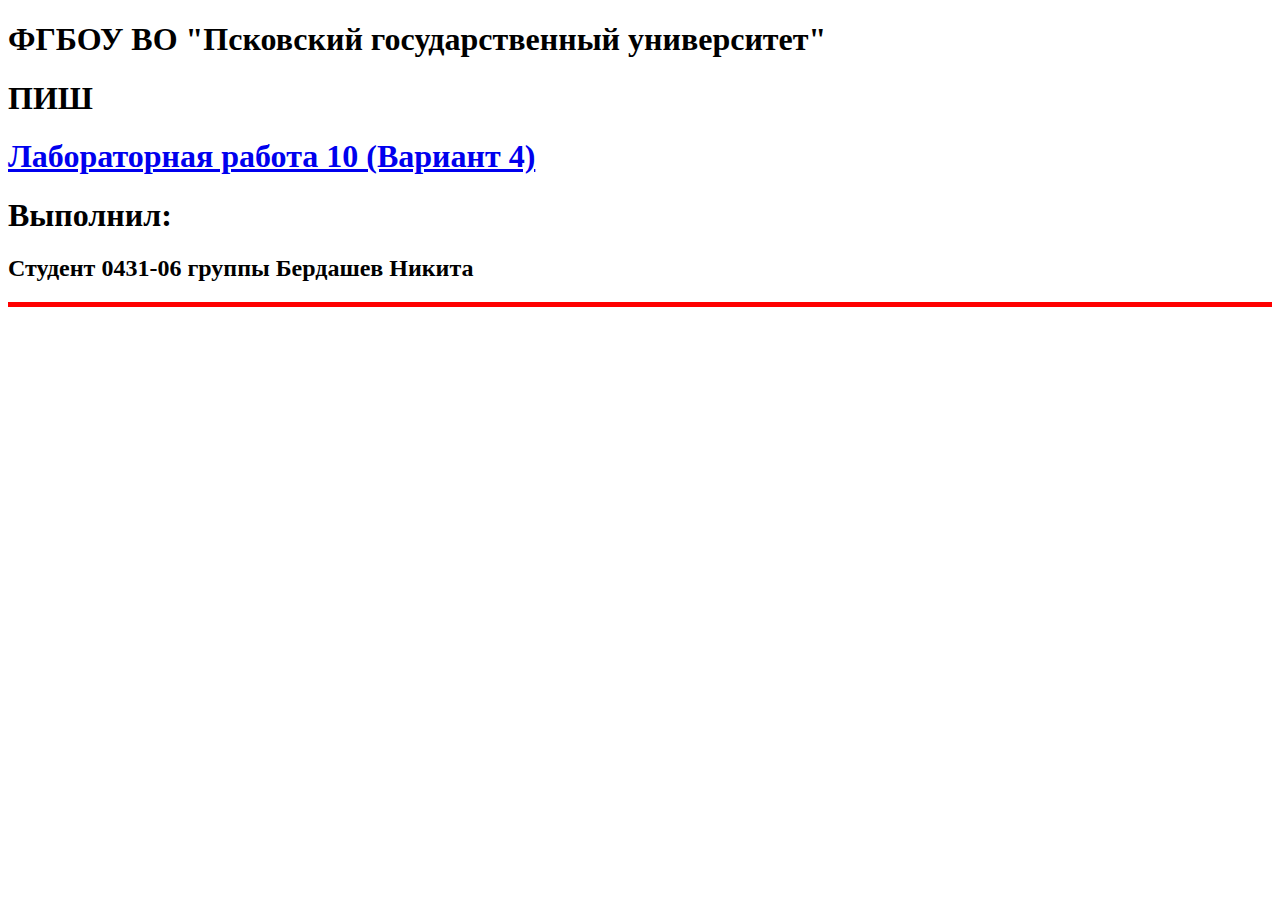
==== index.html @ 07bf5275 "laba-10_PascalABC" ====
<!DOCTYPE html>
<head>
    <title> Минобр </title>
</head>
<body>
    <h1>ФГБОУ ВО "Псковский государственный университет"</h1>
    <p><h1>ПИШ</h1></p>
    <h1><a href="new.html">Лабораторная работа 10 (Вариант 4)</a></h1>
    <p><h1>Выполнил:</h1></p>
    <h2>Студент 0431-06 группы Бердашев Никита</h2>
    <hr size="5" noshade color="red">
</body>
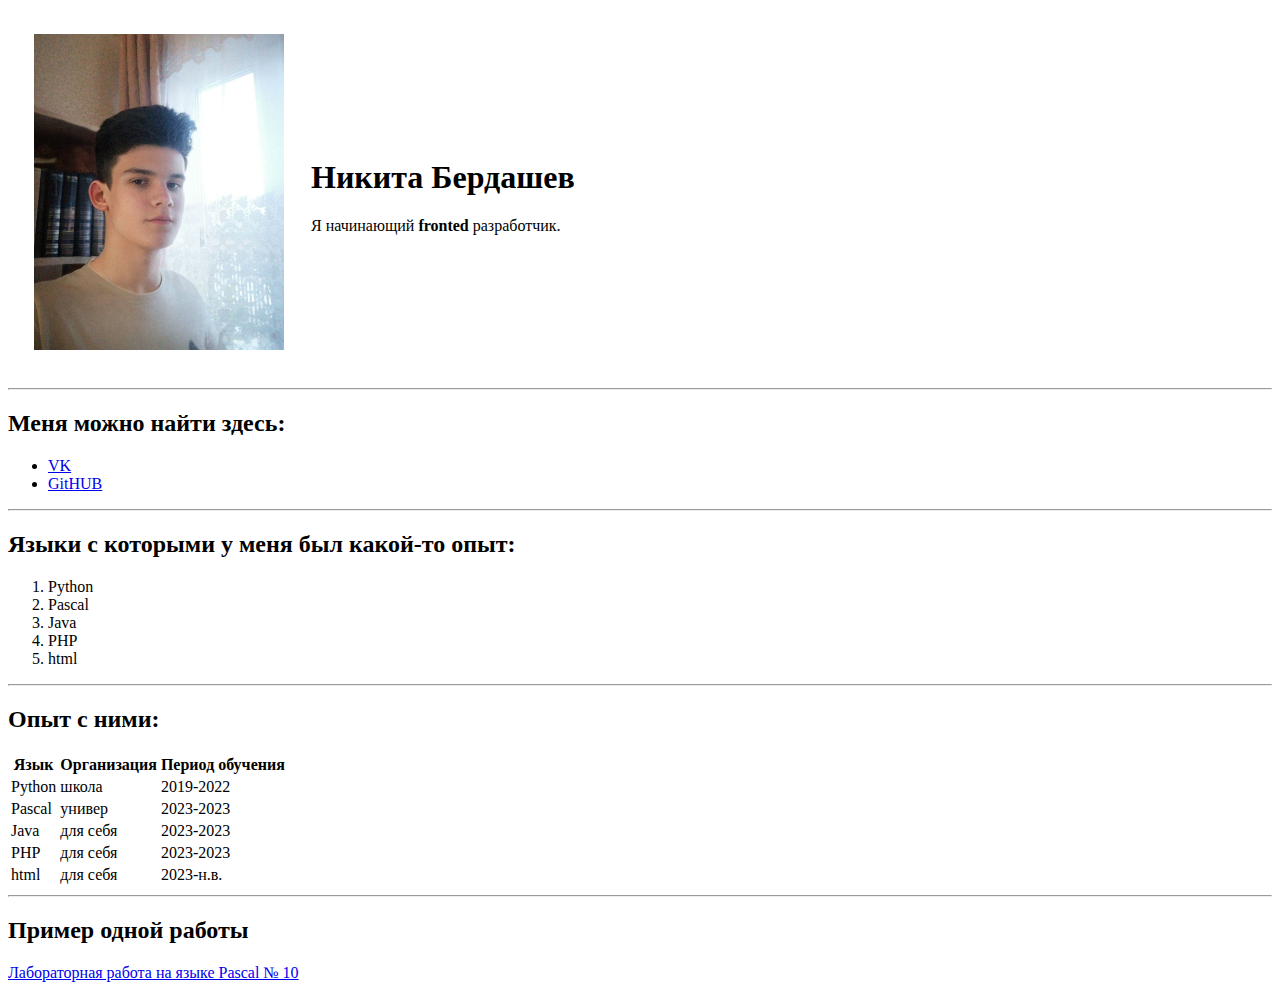
==== commit 63352230: "lab10pascal" ====
--- a/index.html
+++ b/index.html
@@ -1,12 +1,70 @@
 <!DOCTYPE html>
 <head>
-    <title> Минобр </title>
+    <meta charset="UTF-8">
+    <title>Резюме</title>
 </head>
 <body>
-    <h1>ФГБОУ ВО "Псковский государственный университет"</h1>
-    <p><h1>ПИШ</h1></p>
-    <h1><a href="new.html">Лабораторная работа 10 (Вариант 4)</a></h1>
-    <p><h1>Выполнил:</h1></p>
-    <h2>Студент 0431-06 группы Бердашев Никита</h2>
-    <hr size="5" noshade color="red">
+    <table cellspacing="25">
+        <tr>
+            <td>
+                <img src="0.jpg" width="250" alt=":/">
+            </td>
+            <td>
+                <h1>Никита Бердашев</h1>
+                <p>Я начинающий <strong>fronted</strong> разработчик.</p>
+            </td>
+        </tr>
+    </table>
+    <hr>
+    <h2>Меня можно найти здесь:</h2>
+    <ul>
+        <li><a href="https://vk.com/nicka_cc" target="_blank">VK</a></li>
+        <li><a href="https://github.com/nicka-CC" target="_blank">GitHUB</a></li>
+    </ul>
+    <hr>
+    <h2>Языки с которыми у меня был какой-то опыт:</h2>
+    <ol>
+        <li>Python</li>
+        <li>Pascal</li>
+        <li>Java</li>
+        <li>PHP</li>
+        <li>html</li>
+    </ol>
+    <hr>
+    <h2>Опыт с ними:</h2>
+    <table>
+        <tr>
+            <th>Язык</th>
+            <th>Организация</th>
+            <th>Период обучения</th>
+        </tr>
+        <tr>
+            <td>Python</td>
+            <td>школа</td>
+            <td>2019-2022</td>
+        </tr>
+        <tr>
+            <td>Pascal</td>
+            <td>универ</td>
+            <td>2023-2023</td>
+        </tr>
+        <tr>
+            <td>Java</td>
+            <td>для себя</td>
+            <td>2023-2023</td>
+        </tr>
+        <tr>
+            <td>PHP</td>
+            <td>для себя</td>
+            <td>2023-2023</td>
+        </tr>
+        <tr>
+            <td>html</td>
+            <td>для себя</td>
+            <td>2023-н.в.</td>
+        </tr>
+    </table>
+    <hr>
+    <p><h2>Пример одной работы</h2></p>
+    <p><a href="new.html">Лабораторная работа на языке Pascal № 10</a>
 </body>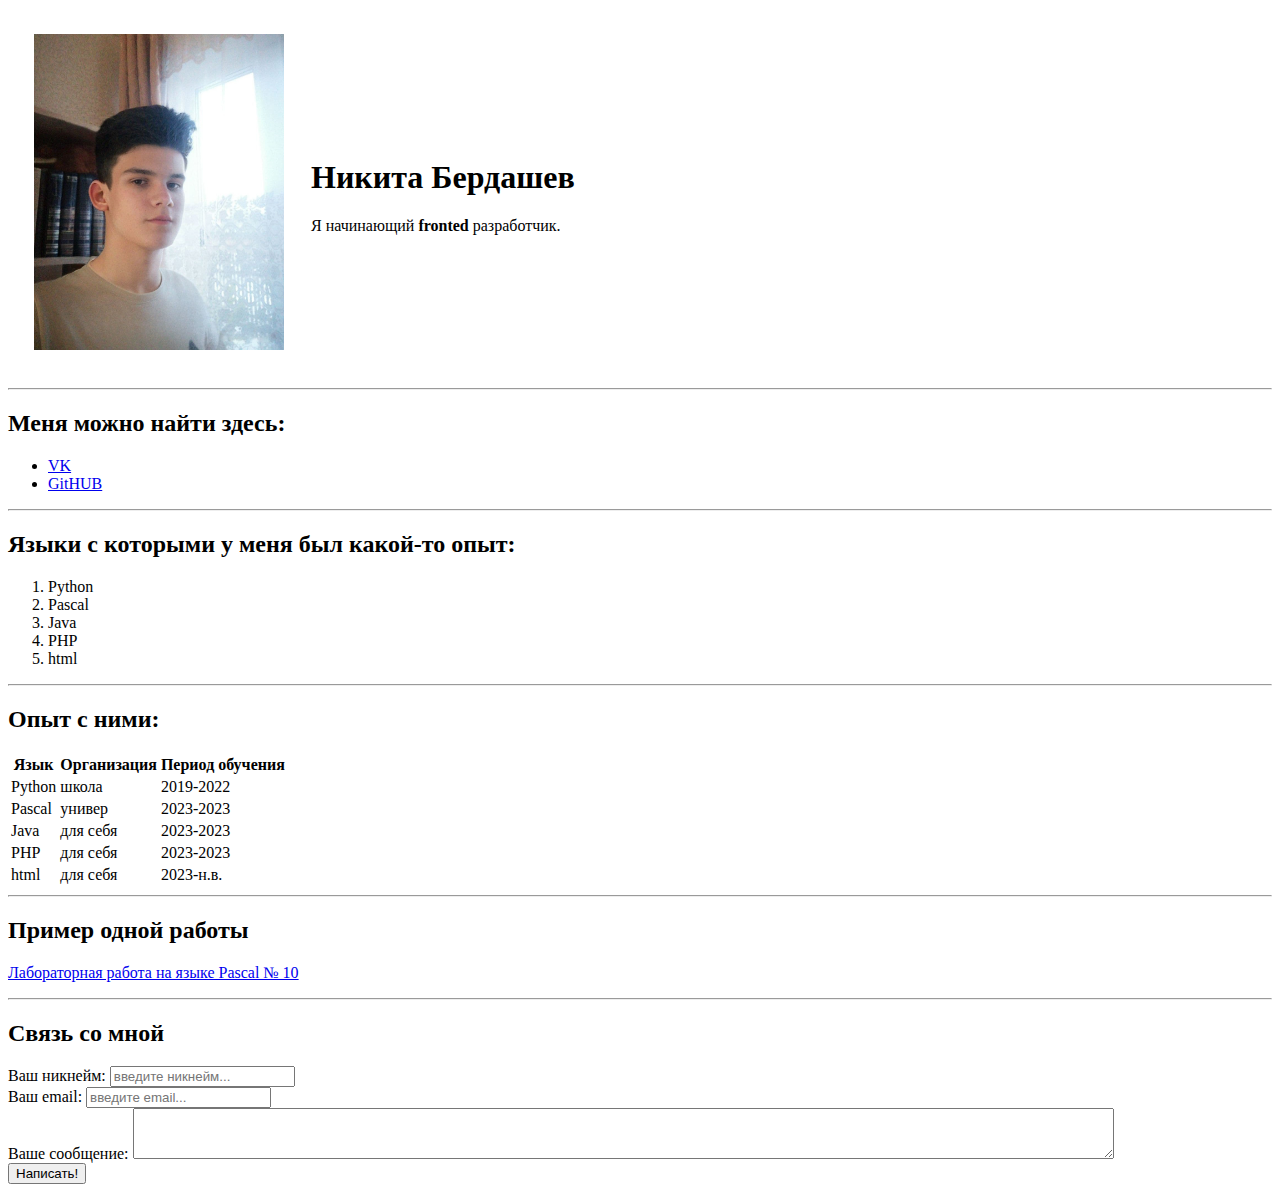
==== commit 495b15c6: "Add files via upload" ====
--- a/index.html
+++ b/index.html
@@ -65,6 +65,26 @@
         </tr>
     </table>
     <hr>
-    <p><h2>Пример одной работы</h2></p>
+    <h2>Пример одной работы</h2>
     <p><a href="new.html">Лабораторная работа на языке Pascal № 10</a>
+    <hr>
+    <h2>Связь со мной</h2>
+    <form>
+        <label for="name">Ваш никнейм:</label>
+        <input type="text" id="name" placeholder="введите никнейм...">
+
+        <br>
+
+        <label for="email">Ваш email:</label>
+        <input type="text" id="email" placeholder="введите email...">
+
+        <br>
+
+        <label for="text">Ваше сообщение:</label>
+        <textarea id="text" rows="3" cols ="120"></textarea>
+        
+        <br>
+
+        <input type="submit" value="Написать!">
+    </form>
 </body>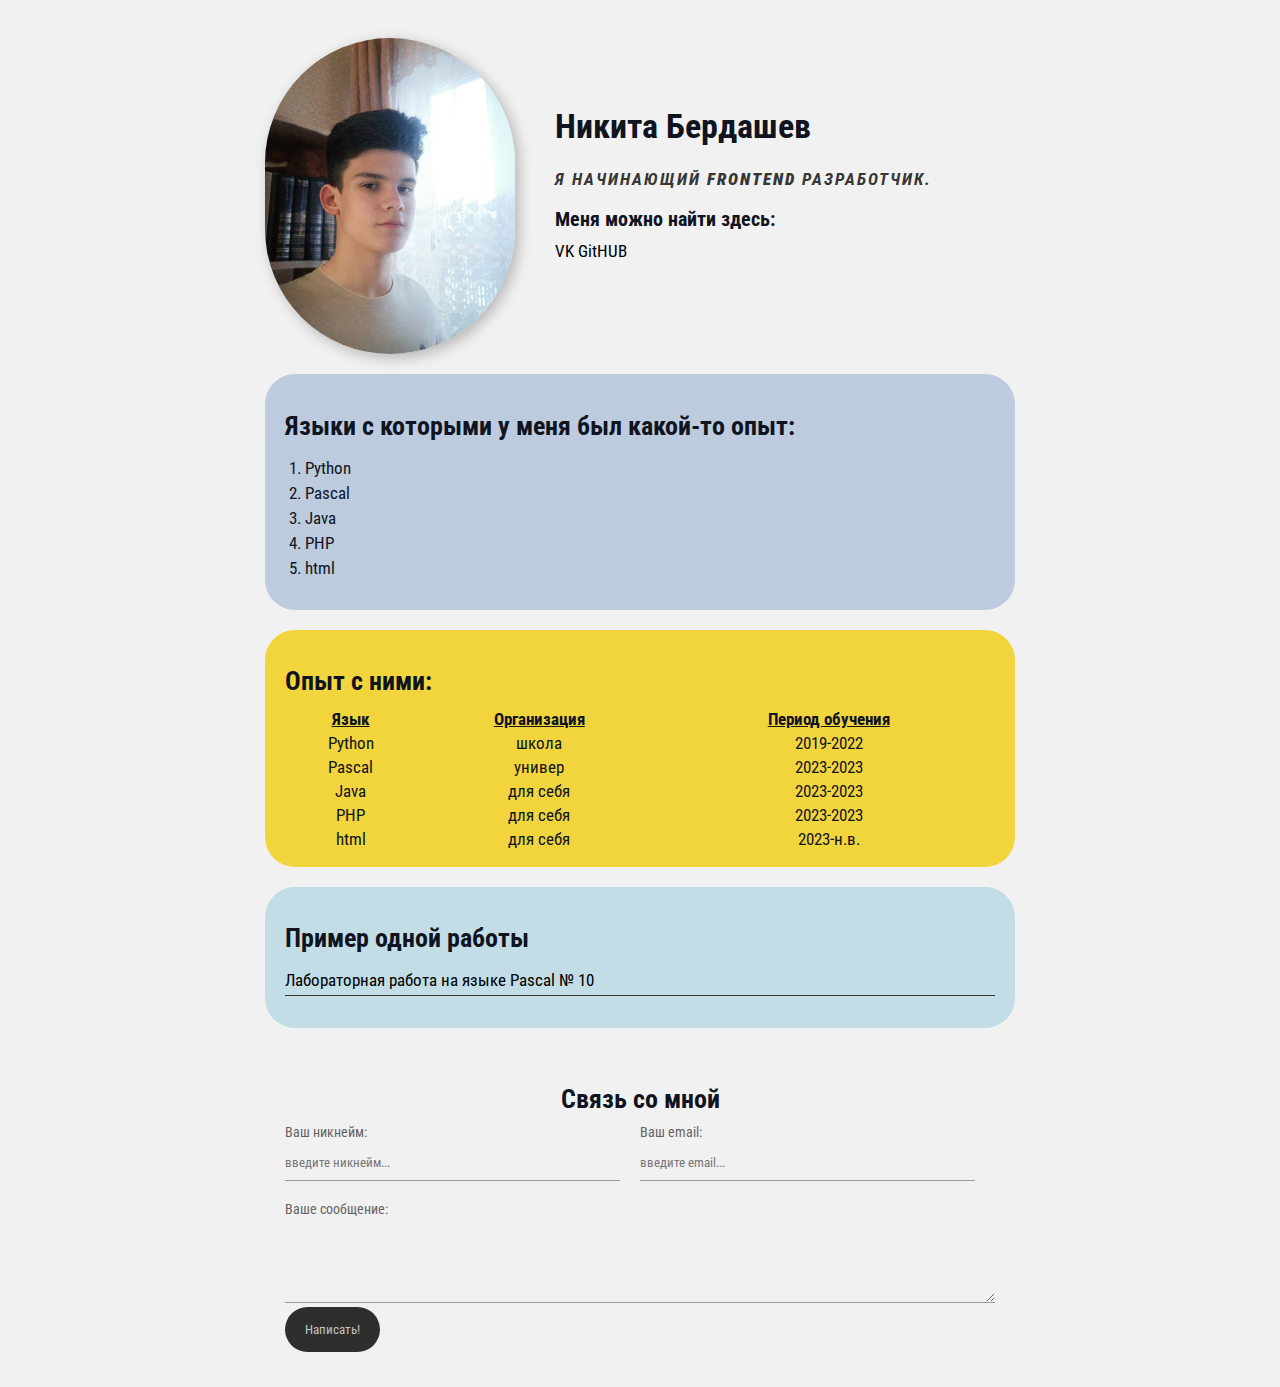
==== commit aa6ebbd3: "Add files via upload" ====
--- a/index.html
+++ b/index.html
@@ -2,89 +2,103 @@
 <head>
     <meta charset="UTF-8">
     <title>Резюме</title>
+    <link href="styles.css" rel="stylesheet">
 </head>
 <body>
-    <table cellspacing="25">
-        <tr>
-            <td>
-                <img src="0.jpg" width="250" alt=":/">
-            </td>
-            <td>
+    <div class="container">
+        <div class="shapka"><img src="0.jpg" alt=":/" class="ava">
+            <div class="info-text">
                 <h1>Никита Бердашев</h1>
-                <p>Я начинающий <strong>fronted</strong> разработчик.</p>
-            </td>
-        </tr>
-    </table>
-    <hr>
-    <h2>Меня можно найти здесь:</h2>
-    <ul>
-        <li><a href="https://vk.com/nicka_cc" target="_blank">VK</a></li>
-        <li><a href="https://github.com/nicka-CC" target="_blank">GitHUB</a></li>
-    </ul>
-    <hr>
-    <h2>Языки с которыми у меня был какой-то опыт:</h2>
-    <ol>
-        <li>Python</li>
-        <li>Pascal</li>
-        <li>Java</li>
-        <li>PHP</li>
-        <li>html</li>
-    </ol>
-    <hr>
-    <h2>Опыт с ними:</h2>
-    <table>
-        <tr>
-            <th>Язык</th>
-            <th>Организация</th>
-            <th>Период обучения</th>
-        </tr>
-        <tr>
-            <td>Python</td>
-            <td>школа</td>
-            <td>2019-2022</td>
-        </tr>
-        <tr>
-            <td>Pascal</td>
-            <td>универ</td>
-            <td>2023-2023</td>
-        </tr>
-        <tr>
-            <td>Java</td>
-            <td>для себя</td>
-            <td>2023-2023</td>
-        </tr>
-        <tr>
-            <td>PHP</td>
-            <td>для себя</td>
-            <td>2023-2023</td>
-        </tr>
-        <tr>
-            <td>html</td>
-            <td>для себя</td>
-            <td>2023-н.в.</td>
-        </tr>
-    </table>
-    <hr>
-    <h2>Пример одной работы</h2>
-    <p><a href="new.html">Лабораторная работа на языке Pascal № 10</a>
-    <hr>
-    <h2>Связь со мной</h2>
-    <form>
-        <label for="name">Ваш никнейм:</label>
-        <input type="text" id="name" placeholder="введите никнейм...">
+            <p>Я начинающий <strong>frontend</strong> разработчик.</p>
+            <h3>Меня можно найти здесь:</h3>
+        
+            <a href="https://vk.com/nicka_cc" target="_blank">VK</a>
+            <a href="https://github.com/nicka-CC" target="_blank">GitHUB</a>
 
-        <br>
+            </div>
+                    </div>
+                    
 
-        <label for="email">Ваш email:</label>
-        <input type="text" id="email" placeholder="введите email...">
+        <div class="card gray">
+            <h2>Языки с которыми у меня был какой-то опыт:</h2>
+            <ol class="list">
+                <li>Python</li>
+                <li>Pascal</li>
+                <li>Java</li>
+                <li>PHP</li>
+                <li>html</li>
+            </ol>
+        </div>
+        <div class="card yellow">
+            <h2>Опыт с ними:</h2>
+            <table class="table">
+                <tr>
+                    <th>Язык</th>
+                    <th>Организация</th>
+                    <th>Период обучения</th>
+                </tr>
+                <tr>
+                    <td>Python</td>
+                    <td>школа</td>
+                    <td>2019-2022</td>
+                </tr>
+                <tr>
+                    <td>Pascal</td>
+                    <td>универ</td>
+                    <td>2023-2023</td>
+                </tr>
+                <tr>
+                    <td>Java</td>
+                    <td>для себя</td>
+                    <td>2023-2023</td>
+                </tr>
+                <tr>
+                    <td>PHP</td>
+                    <td>для себя</td>
+                    <td>2023-2023</td>
+                </tr>
+                <tr>
+                    <td>html</td>
+                    <td>для себя</td>
+                    <td>2023-н.в.</td>
+                </tr>
+            </table>
+        </div>
 
-        <br>
+        <div class="card blue">
+            <h2>Пример одной работы</h2>
+            <ul class="link-list">
+                <li><a href="new.html">Лабораторная работа на языке Pascal № 10</a></li>
 
-        <label for="text">Ваше сообщение:</label>
-        <textarea id="text" rows="3" cols ="120"></textarea>
+            </ul>
+        </div>
+
+        <div class="card contact">
+            <h2>Связь со мной</h2>
+            <form>
+                <div class="row">
+                    <div class="form-group">
+                    <label for="name">Ваш никнейм:</label>
+                    <input type="text" id="name" placeholder="введите никнейм...">
+                    </div>
+                    <br>
+                    <div class="form-group">
+                        <label for="email">Ваш email:</label>
+                    <input type="text" id="email" placeholder="введите email...">
+                    </div>
+                    <br>
+                </div>
+                
+                <div class="form-group">
+                    <label for="text">Ваше сообщение:</label>
+                <textarea id="text" rows="4" cols ="98"></textarea>
+
+                </div>
+                
+                <input class ="press" type="submit" value="Написать!">
+            </form>  
+        </div>
         
-        <br>
 
-        <input type="submit" value="Написать!">
-    </form>
+        
 </body>--- a/styles.css
+++ b/styles.css
@@ -0,0 +1,177 @@
+@import url('https://fonts.googleapis.com/css2?family=Roboto+Condensed&display=swap');
+/* *{
+    padding: 0;
+    margin: 0;
+} */
+body{
+    background-color: #f1f1f1;
+    color: #0f141e;
+
+    font-size: 17px;
+    font-weight: normal;
+    font-family: 'Roboto Condensed', sans-serif;
+
+    /* font: normal 17px 'Roboto Condensed', sans-serif; */
+    
+}
+a {
+    color:black;
+    text-decoration:none;
+}
+a:hover{
+      text-decoration: underline;
+      color: blue;
+}
+a:active{
+    color: blue;
+}
+a:visited{
+    color:rgb(121, 121, 121);
+}
+.ava{
+    width: 250px;
+    border-radius: 200px;
+    box-shadow: 4px 4px 14px rgba(0, 0, 0, 0.25);
+}
+
+.shapka{
+    margin-bottom: 20px;
+    display:flex;
+}
+@media (max-width:800px){
+    .shapka{
+        display:block;
+        text-align: center;
+    }
+}
+.info-text{
+    margin-left: 40px;
+    margin-top: 45px;
+}
+.info-text h3{
+    margin-bottom: 10px;
+}
+.shapka p{
+    color: rgb(54, 54, 54);
+    margin: 0;
+    font-style: italic;
+    font-weight: bold;
+    text-decoration: none;
+    text-transform: uppercase;
+    letter-spacing: 2px;
+}
+.container{
+    max-width: 750px;
+    margin:auto;
+    padding-top: 30px;
+}
+/* .social{
+    background: red;
+    /* padding: 15px; */
+    /* padding: 15px, 12px; */
+    /* padding: 15px 10px 12px 19px; */
+    /* padding-top: 15px;
+    padding-right: 10px;
+    padding-left: 19px;
+    padding-bottom:12px;
+    border: 5px solid black;
+    border-bottom-style: double;
+    margin: 10px; */ 
+
+/* } */
+/* .box-model > div{
+    float: left;
+    background: #000000;
+    height: 200px;
+    width: 25%;
+    border:4px solid red;
+    box-sizing: border-box;
+/* } */ 
+
+.card{
+    padding: 15px 20px;
+    /* background:red; */
+    margin-bottom: 20px;
+    border-radius: 30px;
+}
+.gray{
+    background: #bccbde;
+}
+.yellow{
+    background:#f2d53c;
+}
+.blue{
+    background: #c2dde6;
+}
+.card h2{
+    margin-bottom: 10px;
+}
+.list{
+    padding: 0px 20px;
+}
+.list li{
+    color:#0f141e;
+    margin-bottom: 5px;
+}
+.table{
+    width:100%
+}
+.table td:nth-child(1), td:nth-child(2), td:nth-child(3){
+    text-align: center;
+}
+.table th:nth-child(1), th:nth-child(2), th:nth-child(3){
+    font-weight: bold;
+    text-decoration: underline;
+}
+.link-list{
+    list-style:none;
+    padding: 0;
+}
+.link-list li{
+    margin-bottom:10px;
+    padding-bottom:5px;
+    border-bottom: 1px solid rgb(56, 58, 56);
+}
+.contact h2{
+    text-align: center;
+}
+.form-group label{
+    display:block;
+    font-size: 14px;
+    color:rgb(99, 99, 99)
+}
+.form-group input,
+.form-group textarea{
+    width: 100%;
+    box-sizing: border-box;
+    border: none;
+    background: transparent;
+    border-bottom: 1px solid rgb(161, 148, 148);
+    color: black;
+    padding: 15px 0 10px;
+    outline: none;
+    font-family: inherit;
+}
+.row{
+    display: flex;
+    margin-bottom: 20px;
+}
+.row > .form-group{
+    width: 50%;
+    margin-right: 20px;
+}
+.row > .form-group:last-child{
+    margin-right: 0;
+}
+.press{
+    background:#2e2e2d;
+    padding: 15px 20px;
+    color:rgb(196, 196, 196);
+    border: none;
+    font-family:inherit;
+    cursor:pointer;
+    border-radius: 10000px;
+}
+.press:hover{
+    opacity: 0.9;
+}